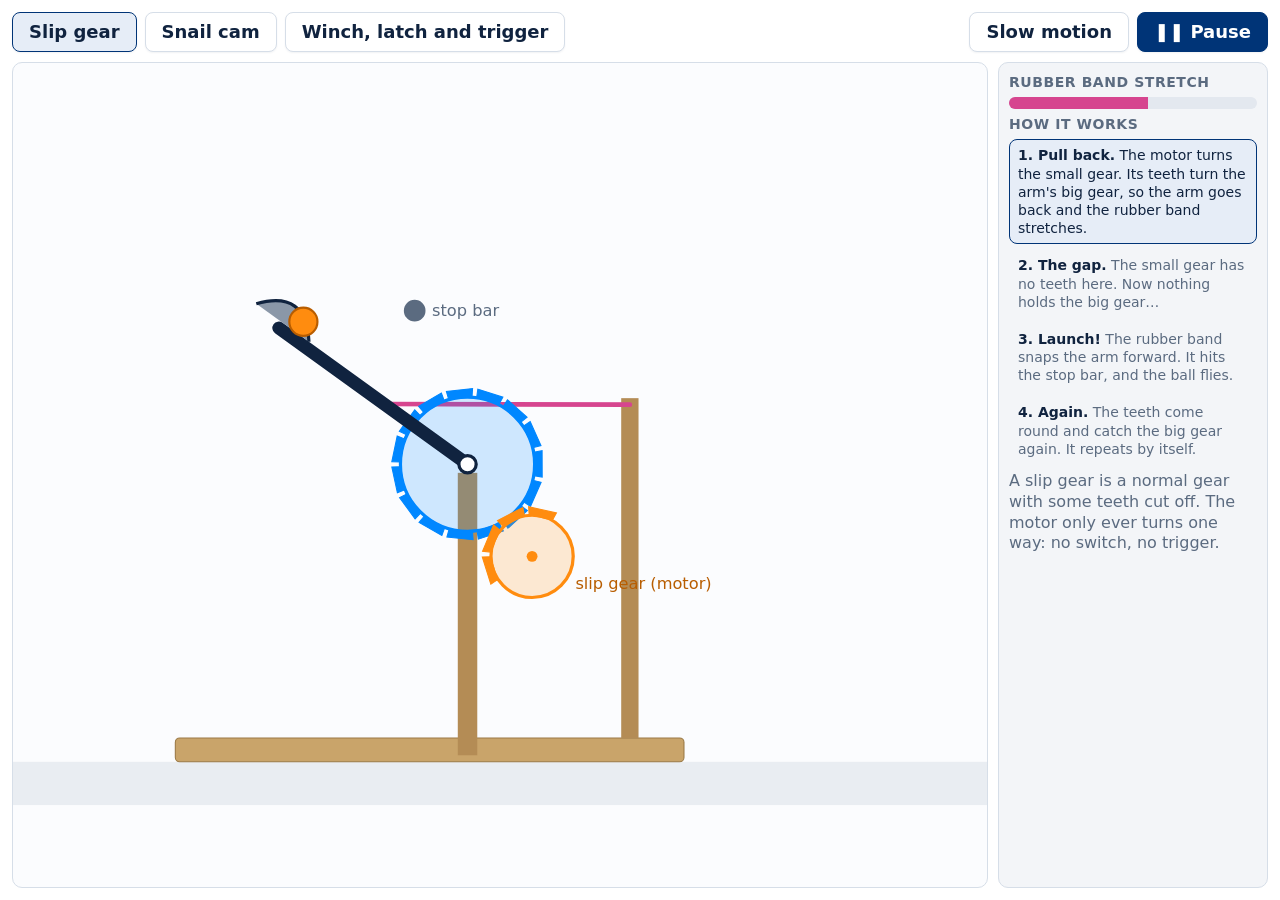
==== app/sims/catapult.html @ 20206569 "Add Simulators to the sidebar: robot lifts and catapults Copies of lifts.html, catapult.html and emb" ====
<!doctype html>
<html lang="en">
<head>
<meta charset="utf-8">
<meta name="viewport" content="width=device-width, initial-scale=1">
<title>Catapult mechanisms</title>
<link rel="stylesheet" href="embed.css">
<style>
  .main { flex: 1; min-height: 0; display: grid; grid-template-columns: 1fr 270px; gap: 10px; }
  svg { width: 100%; height: 100%; min-height: 0; border: 1px solid var(--line); border-radius: var(--r); background: #fbfcfe; }
  .panel { display: flex; flex-direction: column; gap: 6px; padding: 10px; overflow: auto; font-size: 14px; line-height: 1.3; }
  .steps { margin: 0; padding: 0; list-style: none; display: flex; flex-direction: column; gap: 5px; }
  .steps li { padding: 6px 8px; border-radius: var(--r-sm); border: 1px solid transparent; color: var(--muted); }
  .steps li b { color: var(--ink); }
  .steps li.now { border-color: var(--accent); background: #e6edf7; color: var(--ink); }
  .meter { height: 12px; border-radius: 6px; background: #e3e8ef; overflow: hidden; }
  .meter i { display: block; height: 100%; width: 0; background: #d6458f; }
</style>
</head>
<body>
  <div class="bar">
    <button data-mode="slip">Slip gear</button>
    <button data-mode="cam">Snail cam</button>
    <button data-mode="latch">Winch, latch and trigger</button>
    <span class="grow"></span>
    <button id="slow">Slow motion</button>
    <button class="primary" id="play">❚❚ Pause</button>
  </div>
  <div class="main">
    <svg id="svg" viewBox="0 0 900 600" aria-label="A catapult"></svg>
    <div class="panel box">
      <div class="label">Rubber band stretch</div>
      <div class="meter"><i id="meter"></i></div>
      <div class="label">How it works</div>
      <ol class="steps" id="steps"></ol>
      <div class="note" id="tip"></div>
    </div>
  </div>

<script>
  /*
    A rubber-band catapult, side view. The arm turns on a pivot P. A rubber band joins the arm to
    the top of the front post: pulling the arm back stretches it, and letting go lets it snap the
    arm forward until it hits the stop bar. The ball keeps going.

    Three ways to pull the arm back and let it go:
      slip   a motor turns a small gear with some teeth missing. Its teeth turn the arm's big gear
             (pulling the arm back) until the gap comes round: then nothing holds the arm.
      cam    a motor turns a snail-shaped cam. It pushes the arm's short tail, slowly pulling the
             arm back, then the tail falls off the cam's step.
      latch  wind a string onto a spool to pull the arm back, a latch hooks the arm, let the string
             go slack, then pull the trigger to open the latch.

    Angles: degrees, measured like in math (0° points forward, 90° up). The arm rests at REST
    (against the stop bar) and is fully pulled back at LOADED.
  */
  const NS = "http://www.w3.org/2000/svg", svg = document.getElementById("svg");
  const OX = 420, OY = 290;                        // where the pivot P is drawn
  const X = function (x) { return OX + x; }, Y = function (y) { return OY - y; };
  const REST = 115, LOADED = 190, ARM = 215, BAND_AT = 95, TAIL = 45;
  const ANCHOR = [150, 55];                        // top of the front post, where the band is tied
  const GROUND = -275;
  const rad = function (d) { return d * Math.PI / 180; };
  const pt = function (len, deg) { return [len * Math.cos(rad(deg)), len * Math.sin(rad(deg))]; };
  function el(tag, attrs, parent) { const e = document.createElementNS(NS, tag); for (const k in attrs) e.setAttribute(k, attrs[k]); (parent || svg).append(e); return e; }
  function set(e, attrs) { for (const k in attrs) e.setAttribute(k, attrs[k]); }

  const MODES = {
    slip: { steps: [
      "<b>1. Pull back.</b> The motor turns the small gear. Its teeth turn the arm's big gear, so the arm goes back and the rubber band stretches.",
      "<b>2. The gap.</b> The small gear has no teeth here. Now nothing holds the big gear…",
      "<b>3. Launch!</b> The rubber band snaps the arm forward. It hits the stop bar, and the ball flies.",
      "<b>4. Again.</b> The teeth come round and catch the big gear again. It repeats by itself.",
    ], tip: "A slip gear is a normal gear with some teeth cut off. The motor only ever turns one way: no switch, no trigger." },
    cam: { steps: [
      "<b>1. Push back.</b> The motor turns the snail cam. As it turns, it gets wider and pushes the arm's tail, so the arm goes back and the rubber band stretches.",
      "<b>2. The step.</b> The tail reaches the cam's step, where it suddenly gets narrow…",
      "<b>3. Launch!</b> The tail falls off the step. The rubber band snaps the arm forward and the ball flies.",
      "<b>4. Again.</b> The cam keeps turning until it reaches the tail again.",
    ], tip: "A snail cam turns round and round in one direction, like a slip gear. The step must be sharp, so the arm drops off cleanly." },
    latch: { steps: [
      "<b>1. Wind.</b> Turn the spool. The string pulls the arm back and stretches the rubber band.",
      "<b>2. Latch.</b> The latch swings in and hooks the arm.",
      "<b>3. Let go of the string.</b> The string goes slack. Only the latch holds the arm now.",
      "<b>4. Fire!</b> Pull the trigger: the latch swings away and the rubber band snaps the arm forward.",
    ], tip: "The latch lets you load first and fire later: aim, wait for the signal, then pull the trigger." },
  };

  /* ---- The drawing ---- */
  el("rect", { x: 0, y: Y(GROUND), width: 900, height: 40, fill: "#e9edf2" });
  el("rect", { x: X(-270), y: Y(GROUND + 22), width: 470, height: 22, rx: 4, fill: "#c9a46a", stroke: "#9b7a46" });   // the base board
  el("rect", { x: X(-9), y: Y(-8), width: 18, height: GROUND * -1 - 22 + 8, fill: "#b48c55" });                      // pivot post
  el("rect", { x: X(ANCHOR[0] - 8), y: Y(ANCHOR[1] + 6), width: 16, height: ANCHOR[1] + 6 - GROUND - 22, fill: "#b48c55" });   // front post
  const STOP = pt(150, REST - 6);
  const band = el("line", { stroke: "#d6458f", "stroke-width": 5, "stroke-linecap": "round" });
  const mech = el("g", {});        // the gears, cam or latch: redrawn each frame
  const arm = el("g", {});
  el("line", { x1: 0, y1: 0, x2: ARM, y2: 0, stroke: "#10233f", "stroke-width": 12, "stroke-linecap": "round" }, arm);
  const tail = el("line", { x1: 0, y1: 0, x2: -TAIL, y2: 0, stroke: "#10233f", "stroke-width": 12, "stroke-linecap": "round" }, arm);
  const roller = el("circle", { cx: -TAIL, cy: 0, r: 9, fill: "#fff", stroke: "#10233f", "stroke-width": 3 }, arm);
  el("path", { d: `M${ARM - 30} 6 q 30 38 60 0`, fill: "#8a97a8", stroke: "#10233f", "stroke-width": 3 }, arm);   // the cup, on the side the arm swings towards
  el("circle", { cx: 0, cy: 0, r: 8, fill: "#fff", stroke: "#10233f", "stroke-width": 3 });
  set(svg.lastChild, { cx: X(0), cy: Y(0) });
  el("circle", { cx: X(STOP[0]), cy: Y(STOP[1]), r: 10, fill: "#5b6b80" });                                         // stop bar (end on)
  el("text", { x: X(STOP[0]) + 16, y: Y(STOP[1]) + 5, "font-size": 15, fill: "#5b6b80" }).textContent = "stop bar";
  const ball = el("circle", { r: 13, fill: "#ff8c0f", stroke: "#b85d00", "stroke-width": 2 });
  const trail = el("polyline", { fill: "none", stroke: "#ff8c0f", "stroke-width": 2, "stroke-dasharray": "4 6", opacity: 0.8 });

  /* ---- State ---- */
  let mode = "slip", phi = REST, omega = 0, free = false, motor = 0, clock = 0, slow = false, playing = true;
  let flying = null, trailPts = [], step = 0, releasedAt = -9;

  function bandStretch(a) {   // how much longer than at rest the rubber band is (0 to 1)
    const at = function (d) { const p = pt(BAND_AT, d); return Math.hypot(p[0] - ANCHOR[0], p[1] - ANCHOR[1]); };
    return Math.max(0, (at(a) - at(REST)) / (at(LOADED) - at(REST)));
  }

  /* ---- Each mechanism: given the motor (or the clock), how far back is the arm held? ---- */
  // Slip gear: the big gear is on the arm; the small gear (on the motor) turns RATIO times as far.
  // Its teeth cover just enough to pull the arm all the way back: RATIO × (LOADED − REST); the rest
  // of it is the gap.
  const BIG = 62, SMALL = 38, RATIO = BIG / SMALL, SG = pt(BIG + SMALL + 4, -55), TEETH = RATIO * (LOADED - REST);
  function slipHold() {
    const m = ((motor % 360) + 360) % 360;
    step = m < TEETH ? 0 : !free ? 1 : clock - releasedAt < 1.4 ? 2 : 3;
    return m < TEETH ? REST + m / RATIO : null;   // null: nothing holds the arm
  }
  // Snail cam: centre C; its radius grows from R0 to R1 as it turns, then drops at the step.
  const C = [-5, -88];
  const tailAt = function (a) { return pt(TAIL, a + 180); };
  const dist = function (a) { const t = tailAt(a); return Math.hypot(t[0] - C[0], t[1] - C[1]); };
  const R1 = dist(LOADED), R0 = dist(REST) - 14;
  function camRadius(worldDeg) { const u = (((worldDeg - camTurn) % 360) + 360) % 360; return R0 + (R1 - R0) * u / 360; }
  let camTurn = 0;
  function camHold() {
    camTurn = -motor;   // the cam turns clockwise
    const f = function (a) { const t = tailAt(a); return camRadius(Math.atan2(t[1] - C[1], t[0] - C[0]) * 180 / Math.PI) - dist(a); };
    if (f(REST) <= 0) { step = clock - releasedAt < 1.4 ? 2 : 3; return null; }
    let lo = REST, hi = LOADED;
    if (f(hi) > 0) return LOADED;
    for (let i = 0; i < 30; i++) { const mid = (lo + hi) / 2; if (f(mid) > 0) lo = mid; else hi = mid; }
    step = lo > LOADED - 6 ? 1 : 0;
    return lo;
  }
  // Winch, latch and trigger: a 7-second routine
  const SPOOL = [-235, -205], LATCH = [-150, -150];
  let latchAngle = 200, slack = 0;
  function latchHold() {
    const c = clock % 7.5;
    if (c < 3) { step = 0; latchAngle = 200; slack = 0; return REST + (LOADED - REST) * (c / 3); }
    if (c < 3.6) { step = 1; latchAngle = 200 - 110 * (c - 3) / 0.6; slack = 0; return LOADED; }
    if (c < 4.8) { step = 2; latchAngle = 90; slack = Math.min(1, (c - 3.6) / 0.8); return LOADED; }
    step = 3; slack = 1;
    latchAngle = c < 5.2 ? 90 + 110 * (c - 4.8) / 0.4 : 200;
    return c < 5.0 ? LOADED : null;
  }

  /* ---- Drawing the mechanism ---- */
  function gear(cx, cy, r, turn, teethFrom, teethTo, color) {
    const n = Math.round(r / 4.2), parts = [];
    for (let i = 0; i < n; i++) {
      const a = 360 * i / n;
      const rel = ((a % 360) + 360) % 360;
      if (rel < teethFrom || rel >= teethTo) continue;
      const w = 360 / n / 2.4, a1 = rad(a + turn - w), a2 = rad(a + turn + w);
      parts.push(`M${cx + r * Math.cos(a1)} ${cy - r * Math.sin(a1)} L${cx + (r + 8) * Math.cos(a1)} ${cy - (r + 8) * Math.sin(a1)} L${cx + (r + 8) * Math.cos(a2)} ${cy - (r + 8) * Math.sin(a2)} L${cx + r * Math.cos(a2)} ${cy - r * Math.sin(a2)}`);
    }
    el("circle", { cx: cx, cy: cy, r: r, fill: color, "fill-opacity": 0.18, stroke: color, "stroke-width": 3 }, mech);
    el("path", { d: parts.join(" "), fill: color, stroke: color, "stroke-width": 1 }, mech);
    el("circle", { cx: cx, cy: cy, r: 5, fill: color }, mech);
  }
  function drawMech() {
    mech.textContent = "";
    if (mode === "slip") {
      gear(X(0), Y(0), BIG, phi, 0, 360, "#0087ff");
      const m = ((motor % 360) + 360) % 360;
      // the small gear: its teeth are where the gears meet while it pulls; then its gap comes round
      gear(X(SG[0]), Y(SG[1]), SMALL, 125 - m, 0, TEETH, "#ff8c0f");
      el("text", { x: X(SG[0]) + 40, y: Y(SG[1]) + 30, "font-size": 15, fill: "#b85d00" }, mech).textContent = "slip gear (motor)";
    }
    if (mode === "cam") {
      const pts = [];
      for (let u = 0; u <= 360; u += 4) { const r = R0 + (R1 - R0) * u / 360, a = rad(u + camTurn); pts.push(`${X(C[0] + r * Math.cos(a))},${Y(C[1] + r * Math.sin(a))}`); }
      el("polygon", { points: pts.join(" "), fill: "#2e9e4f", "fill-opacity": 0.2, stroke: "#2e9e4f", "stroke-width": 3 }, mech);
      el("circle", { cx: X(C[0]), cy: Y(C[1]), r: 6, fill: "#2e9e4f" }, mech);
      el("text", { x: X(C[0]) - 150, y: Y(C[1]) + 6, "font-size": 15, fill: "#1f6b38" }, mech).textContent = "snail cam (motor)";
    }
    if (mode === "latch") {
      // spool and string
      el("circle", { cx: X(SPOOL[0]), cy: Y(SPOOL[1]), r: 20, fill: "#fff", stroke: "#7b4fc9", "stroke-width": 3 }, mech);
      const h = pt(14, -clock * 240);
      el("line", { x1: X(SPOOL[0]), y1: Y(SPOOL[1]), x2: X(SPOOL[0] + h[0]), y2: Y(SPOOL[1] + h[1]), stroke: "#7b4fc9", "stroke-width": 4 }, mech);
      const hook = pt(150, phi);
      const mx = (SPOOL[0] + hook[0]) / 2, my = (SPOOL[1] + hook[1]) / 2 - slack * 70;
      el("path", { d: `M${X(SPOOL[0])} ${Y(SPOOL[1])} Q ${X(mx)} ${Y(my)} ${X(hook[0])} ${Y(hook[1])}`, fill: "none", stroke: "#7b4fc9", "stroke-width": 2.5 }, mech);
      el("text", { x: X(SPOOL[0]) - 30, y: Y(SPOOL[1]) + 40, "font-size": 15, fill: "#5a3a99" }, mech).textContent = "winch";
      // latch: a hooked bar on a pivot; trigger string to the back
      const tip = pt(130, latchAngle);   // long enough that, standing up, its hook goes over the pulled-back arm
      el("line", { x1: X(LATCH[0]), y1: Y(LATCH[1]), x2: X(LATCH[0] + tip[0]), y2: Y(LATCH[1] + tip[1]), stroke: "#c23b3b", "stroke-width": 9, "stroke-linecap": "round" }, mech);
      const hk = pt(16, latchAngle - 90);
      el("line", { x1: X(LATCH[0] + tip[0]), y1: Y(LATCH[1] + tip[1]), x2: X(LATCH[0] + tip[0] + hk[0]), y2: Y(LATCH[1] + tip[1] + hk[1]), stroke: "#c23b3b", "stroke-width": 7, "stroke-linecap": "round" }, mech);
      el("circle", { cx: X(LATCH[0]), cy: Y(LATCH[1]), r: 6, fill: "#c23b3b" }, mech);
      el("line", { x1: X(LATCH[0]), y1: Y(LATCH[1]), x2: X(-330), y2: Y(-120), stroke: "#c23b3b", "stroke-width": 2, "stroke-dasharray": "5 4" }, mech);
      el("text", { x: X(-345), y: Y(-105), "font-size": 15, fill: "#c23b3b" }, mech).textContent = step === 3 ? "pull! ←" : "trigger";
      el("text", { x: X(LATCH[0]) + 12, y: Y(LATCH[1]) + 24, "font-size": 15, fill: "#c23b3b" }, mech).textContent = "latch";
    }
  }

  /* ---- Moving ---- */
  let last = performance.now();
  function frame(now) {
    let dt = Math.min(0.05, (now - last) / 1000); last = now;
    if (!playing) dt = 0;
    if (slow) dt *= 0.2;
    clock += dt;
    motor += dt * (mode === "slip" ? 75 : 55);   // degrees the motor turns each second
    const hold = mode === "slip" ? slipHold() : mode === "cam" ? camHold() : latchHold();
    if (hold !== null && (!free || hold >= phi - 0.5)) {   // the mechanism holds the arm (it's pulling it back)
      phi = hold; omega = 0; free = false;
    } else if (dt > 0) {                                     // free: the rubber band pulls it forward
      if (!free) releasedAt = clock;
      free = true;
      omega -= dt * (900 + 4200 * bandStretch(phi));        // degrees per second, faster the more it's stretched
      phi += omega * dt;
      if (phi <= REST) {                                     // it hits the stop bar: the ball flies
        if (!flying && omega < -150) {
          const tipR = ARM - 15, a = rad(REST), speed = -omega * Math.PI / 180 * tipR * 0.3;
          const side = pt(18, REST - 90);
          flying = { x: tipR * Math.cos(a) + side[0], y: tipR * Math.sin(a) + side[1], vx: speed * Math.sin(a), vy: -speed * Math.cos(a) };
          trailPts = [];
        }
        phi = REST; omega = 0;
      }
    }
    if (flying && dt > 0) {
      flying.vy -= 980 * dt; flying.x += flying.vx * dt; flying.y += flying.vy * dt;
      trailPts.push(`${X(flying.x)},${Y(flying.y)}`);
      if (flying.y < GROUND + 13) { flying.y = GROUND + 13; flying.vx = 0; flying.vy = 0; }
    }
    // the ball goes back in the cup when the arm is pulled back again
    if (flying && !free && phi > REST + 20) { flying = null; trailPts = []; }

    set(arm, { transform: `translate(${X(0)} ${Y(0)}) rotate(${-phi})` });
    const showTail = mode === "cam";
    tail.style.display = roller.style.display = showTail ? "" : "none";
    const b = pt(BAND_AT, phi), s = bandStretch(phi);
    set(band, { x1: X(ANCHOR[0]), y1: Y(ANCHOR[1]), x2: X(b[0]), y2: Y(b[1]), "stroke-width": 6 - 3 * s });
    if (flying) set(ball, { cx: X(flying.x), cy: Y(flying.y) });
    else { const c = pt(ARM - 15, phi), side = pt(18, phi - 90); set(ball, { cx: X(c[0] + side[0]), cy: Y(c[1] + side[1]) }); }
    set(trail, { points: trailPts.join(" ") });
    document.getElementById("meter").style.width = Math.round(s * 100) + "%";
    drawMech();
    document.querySelectorAll("#steps li").forEach(function (li, i) { li.classList.toggle("now", i === step); });
    requestAnimationFrame(frame);
  }

  function setMode(m) {
    mode = m; motor = 0; clock = 0; phi = REST; omega = 0; free = false; flying = null; trailPts = []; step = 0;
    document.querySelectorAll("[data-mode]").forEach(function (b) { b.classList.toggle("on", b.dataset.mode === m); });
    document.getElementById("steps").innerHTML = MODES[m].steps.map(function (s) { return "<li>" + s + "</li>"; }).join("");
    document.getElementById("tip").textContent = MODES[m].tip;
  }
  document.querySelectorAll("[data-mode]").forEach(function (b) { b.onclick = function () { setMode(b.dataset.mode); }; });
  const slowBtn = document.getElementById("slow"), play = document.getElementById("play");
  slowBtn.onclick = function () { slow = !slow; slowBtn.classList.toggle("on", slow); };
  play.onclick = function () { playing = !playing; play.textContent = playing ? "❚❚ Pause" : "▶ Play"; };
  setMode(new URLSearchParams(location.search).get("mode") || "slip");
  requestAnimationFrame(frame);
</script>
</body>
</html>
---- app/sims/embed.css ----
/* Shared look for the STEM unit's interactive pages (they're shown on slides in a frame).
   The same colors and corners as Chalkline's tools (_extensions/classroom/ui/ui.css). */
:root {
  --ink: #10233f; --muted: #5b6b80; --line: #d6dee8; --soft: #f3f5f8; --surface: #fff;
  --accent: #003477; --accent-hover: #0a4389; --focus: #0087ff; --ok: #23824a; --bad: #c23b3b;
  --r-sm: 8px; --r: 10px;
}
* { box-sizing: border-box; }
html, body { height: 100%; margin: 0; }
body {
  display: flex; flex-direction: column; gap: 10px; padding: 12px;
  background: var(--surface); color: var(--ink);
  font: 18px/1.35 "Source Sans 3", "Source Sans Pro", system-ui, sans-serif;
}
button {
  display: inline-flex; align-items: center; justify-content: center; gap: 6px; min-height: 40px; padding: 0 16px;
  border: 1px solid var(--line); border-radius: var(--r-sm); background: var(--surface); color: var(--ink);
  font: inherit; font-weight: 600; cursor: pointer; box-shadow: 0 1px 2px rgba(16, 35, 63, 0.06);
}
button:hover { background: var(--soft); }
button.primary { border-color: var(--accent); background: var(--accent); color: #fff; }
button.primary:hover { background: var(--accent-hover); }
button.on { border-color: var(--accent); background: #e6edf7; }
.bar { display: flex; flex-wrap: wrap; align-items: center; gap: 8px; }
.bar .grow { flex: 1; }
.label { color: var(--muted); font-size: 14px; font-weight: 700; letter-spacing: 0.04em; text-transform: uppercase; }
.box { border: 1px solid var(--line); border-radius: var(--r); background: var(--soft); }
.note { color: var(--muted); font-size: 16px; }
input[type=range] { accent-color: var(--accent); }

/* Added in the VEX IQ Vocab copy (not in the Chalkline original): on phones, stack the picture above the panel. */
@media (max-width: 700px) {
  html, body { height: auto; }
  body { padding: 8px; font-size: 16px; }
  body .main { display: flex; flex-direction: column; }
  body .main svg { flex: none; width: 100%; height: auto; aspect-ratio: 3 / 2; }
  body .panel { overflow: visible; }
}
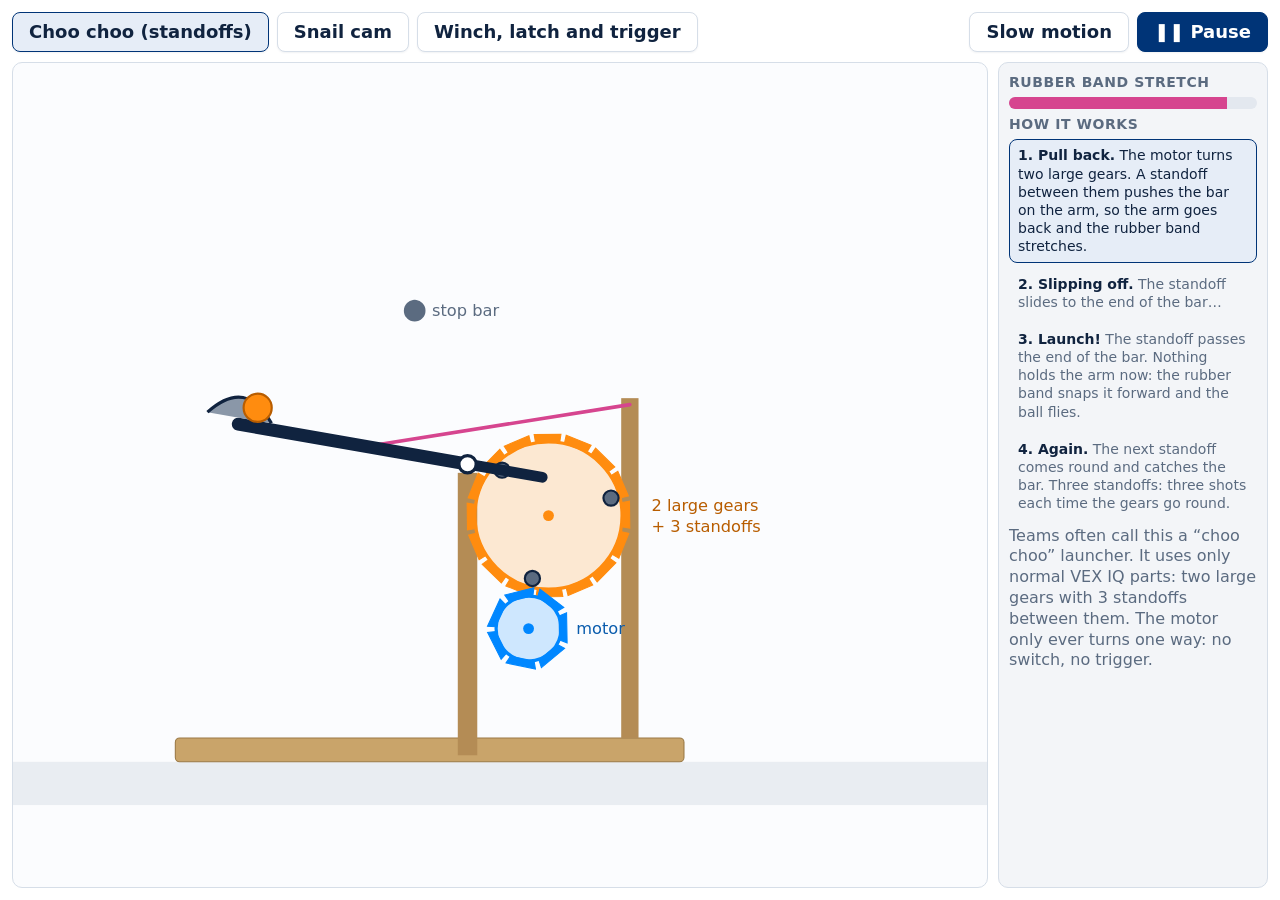
==== commit 76caab79: "Catapult simulator: replace the slip gear with a choo choo launcher VEX IQ has no slip gear and part" ====
--- a/app/sims/catapult.html
+++ b/app/sims/catapult.html
@@ -19,7 +19,7 @@
 </head>
 <body>
   <div class="bar">
-    <button data-mode="slip">Slip gear</button>
+    <button data-mode="choo">Choo choo (standoffs)</button>
     <button data-mode="cam">Snail cam</button>
     <button data-mode="latch">Winch, latch and trigger</button>
     <span class="grow"></span>
@@ -44,8 +44,9 @@
     arm forward until it hits the stop bar. The ball keeps going.
 
     Three ways to pull the arm back and let it go:
-      slip   a motor turns a small gear with some teeth missing. Its teeth turn the arm's big gear
-             (pulling the arm back) until the gap comes round: then nothing holds the arm.
+      choo   ("choo choo") a motor turns two large gears with 3 standoffs between them. A standoff
+             pushes a bar on the arm (pulling the arm back) until it slides past the bar's end: then
+             nothing holds the arm. (VEX IQ parts can't be cut, so there's no slip gear.)
       cam    a motor turns a snail-shaped cam. It pushes the arm's short tail, slowly pulling the
              arm back, then the tail falls off the cam's step.
       latch  wind a string onto a spool to pull the arm back, a latch hooks the arm, let the string
@@ -66,18 +67,18 @@
   function set(e, attrs) { for (const k in attrs) e.setAttribute(k, attrs[k]); }
 
   const MODES = {
-    slip: { steps: [
-      "<b>1. Pull back.</b> The motor turns the small gear. Its teeth turn the arm's big gear, so the arm goes back and the rubber band stretches.",
-      "<b>2. The gap.</b> The small gear has no teeth here. Now nothing holds the big gear…",
-      "<b>3. Launch!</b> The rubber band snaps the arm forward. It hits the stop bar, and the ball flies.",
-      "<b>4. Again.</b> The teeth come round and catch the big gear again. It repeats by itself.",
-    ], tip: "A slip gear is a normal gear with some teeth cut off. The motor only ever turns one way: no switch, no trigger." },
+    choo: { steps: [
+      "<b>1. Pull back.</b> The motor turns two large gears. A standoff between them pushes the bar on the arm, so the arm goes back and the rubber band stretches.",
+      "<b>2. Slipping off.</b> The standoff slides to the end of the bar…",
+      "<b>3. Launch!</b> The standoff passes the end of the bar. Nothing holds the arm now: the rubber band snaps it forward and the ball flies.",
+      "<b>4. Again.</b> The next standoff comes round and catches the bar. Three standoffs: three shots each time the gears go round.",
+    ], tip: "Teams often call this a “choo choo” launcher. It uses only normal VEX IQ parts: two large gears with 3 standoffs between them. The motor only ever turns one way: no switch, no trigger." },
     cam: { steps: [
       "<b>1. Push back.</b> The motor turns the snail cam. As it turns, it gets wider and pushes the arm's tail, so the arm goes back and the rubber band stretches.",
       "<b>2. The step.</b> The tail reaches the cam's step, where it suddenly gets narrow…",
       "<b>3. Launch!</b> The tail falls off the step. The rubber band snaps the arm forward and the ball flies.",
       "<b>4. Again.</b> The cam keeps turning until it reaches the tail again.",
-    ], tip: "A snail cam turns round and round in one direction, like a slip gear. The step must be sharp, so the arm drops off cleanly." },
+    ], tip: "A snail cam turns round and round in one direction, like the choo choo. The step must be sharp, so the arm drops off cleanly." },
     latch: { steps: [
       "<b>1. Wind.</b> Turn the spool. The string pulls the arm back and stretches the rubber band.",
       "<b>2. Latch.</b> The latch swings in and hooks the arm.",
@@ -107,7 +108,7 @@
   const trail = el("polyline", { fill: "none", stroke: "#ff8c0f", "stroke-width": 2, "stroke-dasharray": "4 6", opacity: 0.8 });
 
   /* ---- State ---- */
-  let mode = "slip", phi = REST, omega = 0, free = false, motor = 0, clock = 0, slow = false, playing = true;
+  let mode = "choo", phi = REST, omega = 0, free = false, motor = 0, clock = 0, slow = false, playing = true;
   let flying = null, trailPts = [], step = 0, releasedAt = -9;
 
   function bandStretch(a) {   // how much longer than at rest the rubber band is (0 to 1)
@@ -116,14 +117,26 @@
   }
 
   /* ---- Each mechanism: given the motor (or the clock), how far back is the arm held? ---- */
-  // Slip gear: the big gear is on the arm; the small gear (on the motor) turns RATIO times as far.
-  // Its teeth cover just enough to pull the arm all the way back: RATIO × (LOADED − REST); the rest
-  // of it is the gap.
-  const BIG = 62, SMALL = 38, RATIO = BIG / SMALL, SG = pt(BIG + SMALL + 4, -55), TEETH = RATIO * (LOADED - REST);
-  function slipHold() {
-    const m = ((motor % 360) + 360) % 360;
-    step = m < TEETH ? 0 : !free ? 1 : clock - releasedAt < 1.4 ? 2 : 3;
-    return m < TEETH ? REST + m / RATIO : null;   // null: nothing holds the arm
+  // Choo choo: a bar on the arm, LEVER long, points the other way from the arm. The gears (centre CG)
+  // turn clockwise; their standoffs (on a circle of radius CR) cross the bar's reach from below the
+  // resting bar (arm at REST) to the bar's end when the arm is at LOADED. A standoff inside the reach
+  // and in the bar's path holds the bar at its own angle; once it passes the end, the arm is free.
+  const CG = [74.8, -47.5], CR = 60, LEVER = 70, CGEAR = 68, DRIVE = 30, DG = pt(CGEAR + DRIVE + 8, -100);
+  let chooTurn = 0, chooHeld = false, chooFired = -9;
+  const standoff = function (k) { return pt(CR, chooTurn + 120 * k).map(function (v, i) { return v + CG[i]; }); };
+  function chooHold() {
+    chooTurn = 200 - motor;   // clockwise; standoff 0 starts just outside the bar's reach
+    let hold = null;
+    for (let k = 0; k < 3; k++) {
+      const S = standoff(k);
+      if (Math.hypot(S[0], S[1]) > LEVER) continue;   // past the end of the bar
+      const p = ((Math.atan2(S[1], S[0]) * 180 / Math.PI - 180) % 360 + 360) % 360;   // the arm angle that puts the bar on it
+      if (p >= REST && p <= LOADED + 15) hold = hold === null ? p : Math.max(hold, p);
+    }
+    if (chooHeld && hold === null) chooFired = clock;
+    chooHeld = hold !== null;
+    step = hold !== null ? (hold > LOADED - 8 ? 1 : 0) : clock - chooFired < 0.8 ? 2 : clock < 0.8 ? 0 : 3;
+    return hold;   // null: nothing holds the arm
   }
   // Snail cam: centre C; its radius grows from R0 to R1 as it turns, then drops at the step.
   const C = [-5, -88];
@@ -171,12 +184,16 @@
   }
   function drawMech() {
     mech.textContent = "";
-    if (mode === "slip") {
-      gear(X(0), Y(0), BIG, phi, 0, 360, "#0087ff");
-      const m = ((motor % 360) + 360) % 360;
-      // the small gear: its teeth are where the gears meet while it pulls; then its gap comes round
-      gear(X(SG[0]), Y(SG[1]), SMALL, 125 - m, 0, TEETH, "#ff8c0f");
-      el("text", { x: X(SG[0]) + 40, y: Y(SG[1]) + 30, "font-size": 15, fill: "#b85d00" }, mech).textContent = "slip gear (motor)";
+    if (mode === "choo") {
+      // side view: the two large gears are one behind the other, so they look like one gear
+      gear(X(CG[0]), Y(CG[1]), CGEAR, chooTurn, 0, 360, "#ff8c0f");
+      gear(X(CG[0] + DG[0]), Y(CG[1] + DG[1]), DRIVE, -chooTurn * CGEAR / DRIVE, 0, 360, "#0087ff");
+      for (let k = 0; k < 3; k++) { const S = standoff(k); el("circle", { cx: X(S[0]), cy: Y(S[1]), r: 7, fill: "#5b6b80", stroke: "#10233f", "stroke-width": 2 }, mech); }
+      el("text", { x: X(170), y: Y(CG[1]) - 4, "font-size": 15, fill: "#b85d00" }, mech).textContent = "2 large gears";
+      el("text", { x: X(170), y: Y(CG[1]) + 15, "font-size": 15, fill: "#b85d00" }, mech).textContent = "+ 3 standoffs";
+      el("text", { x: X(CG[0] + DG[0] + DRIVE + 14), y: Y(CG[1] + DG[1]) + 5, "font-size": 15, fill: "#0a5cad" }, mech).textContent = "motor";
+      const e = pt(LEVER, phi + 180);   // the bar on the arm, drawn over the gears
+      el("line", { x1: X(0), y1: Y(0), x2: X(e[0]), y2: Y(e[1]), stroke: "#10233f", "stroke-width": 10, "stroke-linecap": "round" }, mech);
     }
     if (mode === "cam") {
       const pts = [];
@@ -213,8 +230,8 @@
     if (!playing) dt = 0;
     if (slow) dt *= 0.2;
     clock += dt;
-    motor += dt * (mode === "slip" ? 75 : 55);   // degrees the motor turns each second
-    const hold = mode === "slip" ? slipHold() : mode === "cam" ? camHold() : latchHold();
+    motor += dt * (mode === "choo" ? 50 : 55);   // degrees the motor turns each second
+    const hold = mode === "choo" ? chooHold() : mode === "cam" ? camHold() : latchHold();
     if (hold !== null && (!free || hold >= phi - 0.5)) {   // the mechanism holds the arm (it's pulling it back)
       phi = hold; omega = 0; free = false;
     } else if (dt > 0) {                                     // free: the rubber band pulls it forward
@@ -255,7 +272,7 @@
   }
 
   function setMode(m) {
-    mode = m; motor = 0; clock = 0; phi = REST; omega = 0; free = false; flying = null; trailPts = []; step = 0;
+    mode = m; motor = 0; clock = 0; chooHeld = false; chooFired = -9; phi = REST; omega = 0; free = false; flying = null; trailPts = []; step = 0;
     document.querySelectorAll("[data-mode]").forEach(function (b) { b.classList.toggle("on", b.dataset.mode === m); });
     document.getElementById("steps").innerHTML = MODES[m].steps.map(function (s) { return "<li>" + s + "</li>"; }).join("");
     document.getElementById("tip").textContent = MODES[m].tip;
@@ -264,7 +281,7 @@
   const slowBtn = document.getElementById("slow"), play = document.getElementById("play");
   slowBtn.onclick = function () { slow = !slow; slowBtn.classList.toggle("on", slow); };
   play.onclick = function () { playing = !playing; play.textContent = playing ? "❚❚ Pause" : "▶ Play"; };
-  setMode(new URLSearchParams(location.search).get("mode") || "slip");
+  setMode(new URLSearchParams(location.search).get("mode") || "choo");
   requestAnimationFrame(frame);
 </script>
 </body>
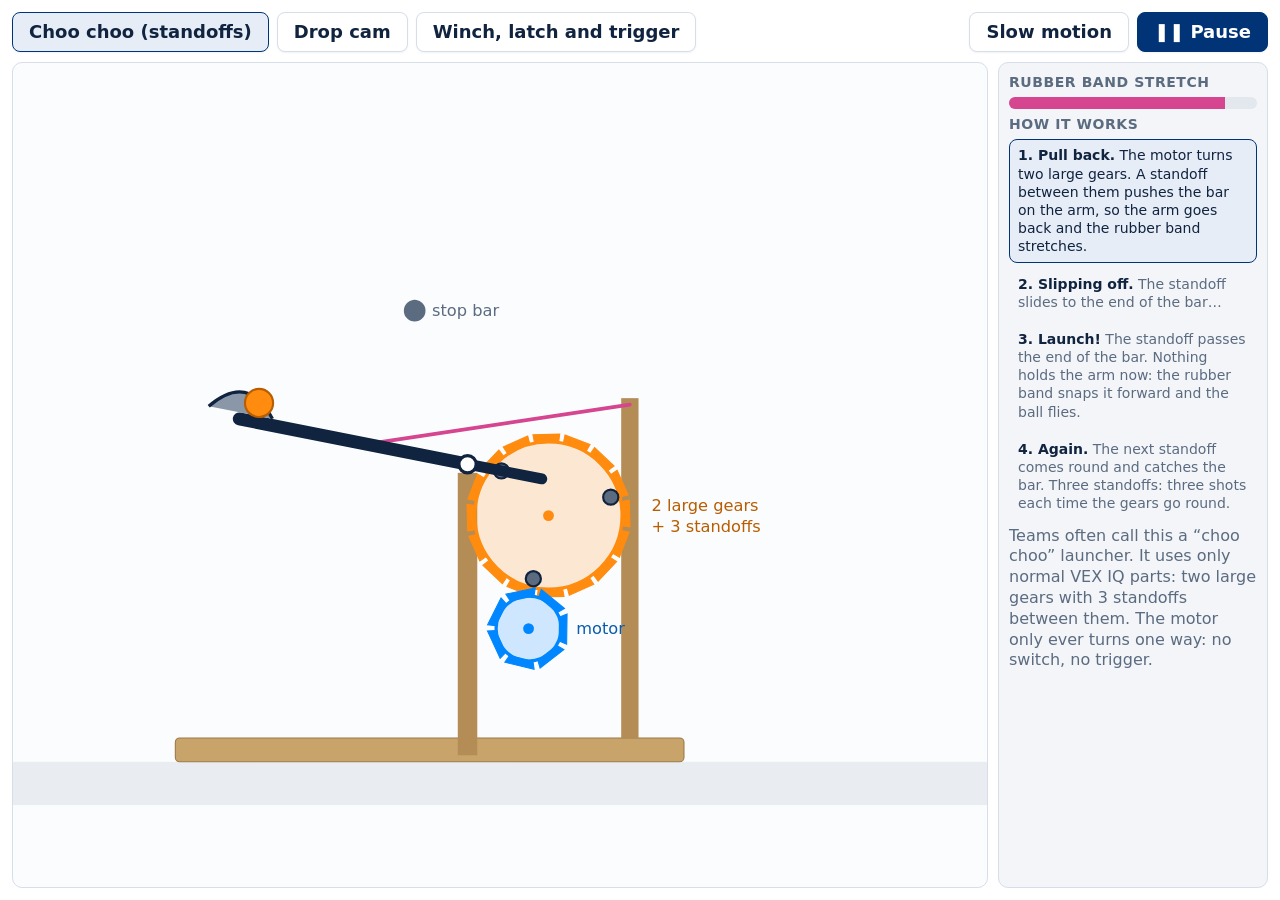
==== commit 6d8a5ce7: "Use VEX's name: "Drop cam" in the catapult simulator; "snail cam" as an aka VEX calls the part a dro" ====
--- a/app/sims/catapult.html
+++ b/app/sims/catapult.html
@@ -20,7 +20,7 @@
 <body>
   <div class="bar">
     <button data-mode="choo">Choo choo (standoffs)</button>
-    <button data-mode="cam">Snail cam</button>
+    <button data-mode="cam">Drop cam</button>
     <button data-mode="latch">Winch, latch and trigger</button>
     <span class="grow"></span>
     <button id="slow">Slow motion</button>
@@ -47,7 +47,7 @@
       choo   ("choo choo") a motor turns two large gears with 3 standoffs between them. A standoff
              pushes a bar on the arm (pulling the arm back) until it slides past the bar's end: then
              nothing holds the arm. (VEX IQ parts can't be cut, so there's no slip gear.)
-      cam    a motor turns a snail-shaped cam. It pushes the arm's short tail, slowly pulling the
+      cam    a motor turns a drop cam (snail-shaped; VEX calls it a drop cam). It pushes the arm's short tail, slowly pulling the
              arm back, then the tail falls off the cam's step.
       latch  wind a string onto a spool to pull the arm back, a latch hooks the arm, let the string
              go slack, then pull the trigger to open the latch.
@@ -74,11 +74,11 @@
       "<b>4. Again.</b> The next standoff comes round and catches the bar. Three standoffs: three shots each time the gears go round.",
     ], tip: "Teams often call this a “choo choo” launcher. It uses only normal VEX IQ parts: two large gears with 3 standoffs between them. The motor only ever turns one way: no switch, no trigger." },
     cam: { steps: [
-      "<b>1. Push back.</b> The motor turns the snail cam. As it turns, it gets wider and pushes the arm's tail, so the arm goes back and the rubber band stretches.",
+      "<b>1. Push back.</b> The motor turns the drop cam. As it turns, it gets wider and pushes the arm's tail, so the arm goes back and the rubber band stretches.",
       "<b>2. The step.</b> The tail reaches the cam's step, where it suddenly gets narrow…",
       "<b>3. Launch!</b> The tail falls off the step. The rubber band snaps the arm forward and the ball flies.",
       "<b>4. Again.</b> The cam keeps turning until it reaches the tail again.",
-    ], tip: "A snail cam turns round and round in one direction, like the choo choo. The step must be sharp, so the arm drops off cleanly." },
+    ], tip: "A drop cam (also called a snail cam, from its shape) turns round and round in one direction, like the choo choo. The step must be sharp, so the arm drops off cleanly." },
     latch: { steps: [
       "<b>1. Wind.</b> Turn the spool. The string pulls the arm back and stretches the rubber band.",
       "<b>2. Latch.</b> The latch swings in and hooks the arm.",
@@ -138,7 +138,7 @@
     step = hold !== null ? (hold > LOADED - 8 ? 1 : 0) : clock - chooFired < 0.8 ? 2 : clock < 0.8 ? 0 : 3;
     return hold;   // null: nothing holds the arm
   }
-  // Snail cam: centre C; its radius grows from R0 to R1 as it turns, then drops at the step.
+  // Drop cam: centre C; its radius grows from R0 to R1 as it turns, then drops at the step.
   const C = [-5, -88];
   const tailAt = function (a) { return pt(TAIL, a + 180); };
   const dist = function (a) { const t = tailAt(a); return Math.hypot(t[0] - C[0], t[1] - C[1]); };
@@ -200,7 +200,7 @@
       for (let u = 0; u <= 360; u += 4) { const r = R0 + (R1 - R0) * u / 360, a = rad(u + camTurn); pts.push(`${X(C[0] + r * Math.cos(a))},${Y(C[1] + r * Math.sin(a))}`); }
       el("polygon", { points: pts.join(" "), fill: "#2e9e4f", "fill-opacity": 0.2, stroke: "#2e9e4f", "stroke-width": 3 }, mech);
       el("circle", { cx: X(C[0]), cy: Y(C[1]), r: 6, fill: "#2e9e4f" }, mech);
-      el("text", { x: X(C[0]) - 150, y: Y(C[1]) + 6, "font-size": 15, fill: "#1f6b38" }, mech).textContent = "snail cam (motor)";
+      el("text", { x: X(C[0]) - 150, y: Y(C[1]) + 6, "font-size": 15, fill: "#1f6b38" }, mech).textContent = "drop cam (motor)";
     }
     if (mode === "latch") {
       // spool and string
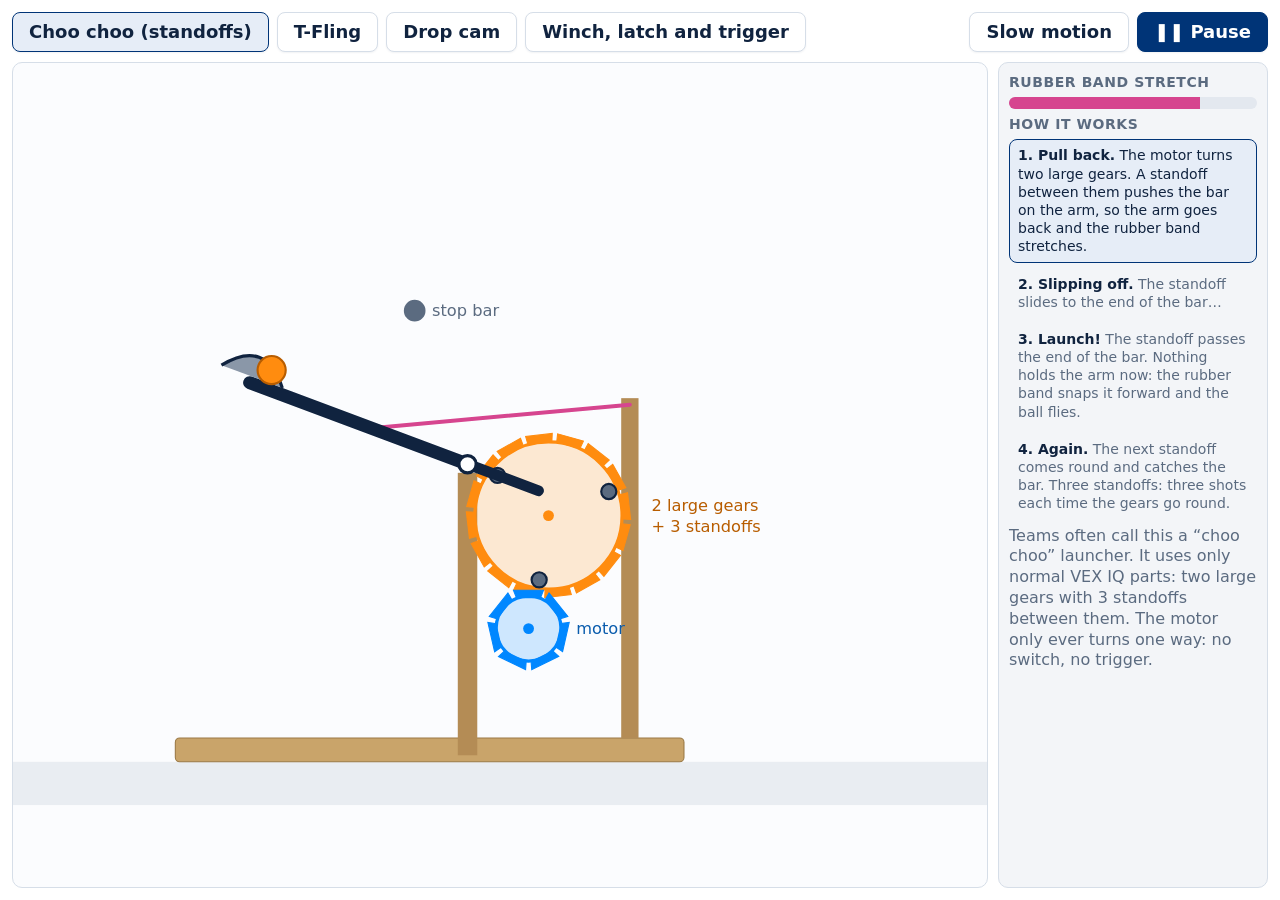
==== commit d9664b4c: "Catapult simulator: add a T-Fling (draft, on a branch) Drawn from VEX's written description of Fling" ====
--- a/app/sims/catapult.html
+++ b/app/sims/catapult.html
@@ -20,6 +20,7 @@
 <body>
   <div class="bar">
     <button data-mode="choo">Choo choo (standoffs)</button>
+    <button data-mode="tfling">T-Fling</button>
     <button data-mode="cam">Drop cam</button>
     <button data-mode="latch">Winch, latch and trigger</button>
     <span class="grow"></span>
@@ -47,6 +48,10 @@
       choo   ("choo choo") a motor turns two large gears with 3 standoffs between them. A standoff
              pushes a bar on the arm (pulling the arm back) until it slides past the bar's end: then
              nothing holds the arm. (VEX IQ parts can't be cut, so there's no slip gear.)
+      tfling a motor turns two 60-tooth gears. A pin on them is a crank: it pulls a two-piece
+             tensioning arm, which pulls the catapult arm down. Just past the over-center point (the
+             pin on the far side of the gears) the tensioning arm lets go. From VEX's description of
+             Fling, the 2021-22 Hero Bot; not checked against photos yet.
       cam    a motor turns a drop cam (snail-shaped; VEX calls it a drop cam). It pushes the arm's short tail, slowly pulling the
              arm back, then the tail falls off the cam's step.
       latch  wind a string onto a spool to pull the arm back, a latch hooks the arm, let the string
@@ -73,6 +78,12 @@
       "<b>3. Launch!</b> The standoff passes the end of the bar. Nothing holds the arm now: the rubber band snaps it forward and the ball flies.",
       "<b>4. Again.</b> The next standoff comes round and catches the bar. Three standoffs: three shots each time the gears go round.",
     ], tip: "Teams often call this a “choo choo” launcher. It uses only normal VEX IQ parts: two large gears with 3 standoffs between them. The motor only ever turns one way: no switch, no trigger." },
+    tfling: { steps: [
+      "<b>1. Pull down.</b> The motor turns two 60-tooth gears. A pin on the gears pulls the tensioning arm, and the tensioning arm pulls the catapult arm down.",
+      "<b>2. Over center.</b> The pin reaches the far side of the gears, where it pulls hardest. (Fling stops here with a bumper switch, so the driver chooses when to shoot.)",
+      "<b>3. Launch!</b> Just past that point, the tensioning arm lets go. The rubber band snaps the arm forward and the ball flies.",
+      "<b>4. Again.</b> The pin comes round to the top, and the tensioning arm hooks on again.",
+    ], tip: "The T-Fling comes from Fling, VEX's 2021-22 Hero Bot. The pin on the gears works like a crank: half a turn pulls the arm all the way down." },
     cam: { steps: [
       "<b>1. Push back.</b> The motor turns the drop cam. As it turns, it gets wider and pushes the arm's tail, so the arm goes back and the rubber band stretches.",
       "<b>2. The step.</b> The tail reaches the cam's step, where it suddenly gets narrow…",
@@ -138,6 +149,35 @@
     step = hold !== null ? (hold > LOADED - 8 ? 1 : 0) : clock - chooFired < 0.8 ? 2 : clock < 0.8 ? 0 : 3;
     return hold;   // null: nothing holds the arm
   }
+  // T-Fling: the crank pin Q is on the gears (centre TG), TR from the centre. The tensioning arm
+  // (two pieces, TLINK long when straight) joins Q to the point TA along the catapult arm. While it's
+  // hooked on, the arm sits where the tensioning arm is straight. Once the pin passes the far side
+  // (the over-center point, where the hold starts to fall) it lets go, and hooks on again at the top.
+  const TG = [-90, -150], TR = 50, TA = 90, TGEAR = 62, TDRIVE = 26, TDG = pt(TGEAR + TDRIVE + 8, 200);
+  const aAt = function (a) { return pt(TA, a); };
+  const TUP = Math.atan2(aAt(REST)[1] - TG[1], aAt(REST)[0] - TG[0]) * 180 / Math.PI;   // from the gears towards the resting arm
+  const TLINK = Math.hypot(aAt(REST)[0] - TG[0], aAt(REST)[1] - TG[1]) - TR + 4;
+  let tTurn = 0, tHooked = true, tLast = REST, tFired = -9;
+  const tPin = function () { const q = pt(TR, TUP - tTurn); return [TG[0] + q[0], TG[1] + q[1]]; };
+  function tflingHold() {
+    const prev = tTurn % 360;
+    tTurn = motor;   // the gears turn clockwise
+    const th = tTurn % 360;
+    if (th < prev) tHooked = true;   // the pin is back at the top: hook on again
+    if (!tHooked) { step = clock - tFired < 0.8 ? 2 : 3; return null; }
+    const Q = tPin(), len = function (a) { const p = aAt(a); return Math.hypot(p[0] - Q[0], p[1] - Q[1]); };
+    let hold = REST;
+    if (len(REST) > TLINK) {   // taut: find where the tensioning arm is straight
+      let lo = REST, hi = LOADED + 20;
+      for (let i = 0; i < 30; i++) { const mid = (lo + hi) / 2; if (len(mid) > TLINK) lo = mid; else hi = mid; }
+      hold = lo;
+    }
+    if (th > 90 && hold < tLast - 0.02) { tHooked = false; tFired = clock; step = 2; tLast = REST; return null; }   // past over center
+    tLast = hold;
+    step = th > 90 && hold > LOADED - 10 ? 1 : 0;
+    return hold;
+  }
+
   // Drop cam: centre C; its radius grows from R0 to R1 as it turns, then drops at the step.
   const C = [-5, -88];
   const tailAt = function (a) { return pt(TAIL, a + 180); };
@@ -194,6 +234,24 @@
       el("text", { x: X(CG[0] + DG[0] + DRIVE + 14), y: Y(CG[1] + DG[1]) + 5, "font-size": 15, fill: "#0a5cad" }, mech).textContent = "motor";
       const e = pt(LEVER, phi + 180);   // the bar on the arm, drawn over the gears
       el("line", { x1: X(0), y1: Y(0), x2: X(e[0]), y2: Y(e[1]), stroke: "#10233f", "stroke-width": 10, "stroke-linecap": "round" }, mech);
+    }
+    if (mode === "tfling") {
+      gear(X(TG[0]), Y(TG[1]), TGEAR, -tTurn, 0, 360, "#7b4fc9");
+      gear(X(TG[0] + TDG[0]), Y(TG[1] + TDG[1]), TDRIVE, tTurn * TGEAR / TDRIVE, 0, 360, "#0087ff");
+      el("text", { x: X(TG[0] + TDG[0]) - TDRIVE - 58, y: Y(TG[1] + TDG[1]) + 5, "font-size": 15, fill: "#0a5cad" }, mech).textContent = "motor";
+      el("text", { x: X(TG[0]) - 70, y: Y(TG[1] - TGEAR) + 30, "font-size": 15, fill: "#5a3a99" }, mech).textContent = "2 × 60-tooth gears";
+      const Q = tPin(), A = aAt(phi), d = Math.hypot(A[0] - Q[0], A[1] - Q[1]);
+      // the tensioning arm: straight while it pulls; when it has let go it folds at its hinge and hangs from the pin
+      let H;
+      if (tHooked && d >= TLINK - 0.5) H = [(A[0] + Q[0]) / 2, (A[1] + Q[1]) / 2];
+      else if (tHooked) { const h = Math.sqrt(Math.max(0, TLINK * TLINK / 4 - d * d / 4)), ux = (A[0] - Q[0]) / d, uy = (A[1] - Q[1]) / d;
+        H = [(A[0] + Q[0]) / 2 - uy * h, (A[1] + Q[1]) / 2 + ux * h]; }
+      if (H) el("polyline", { points: [A, H, Q].map(function (p) { return X(p[0]) + "," + Y(p[1]); }).join(" "), fill: "none", stroke: "#10233f", "stroke-width": 8, "stroke-linecap": "round", "stroke-linejoin": "round" }, mech);
+      else el("line", { x1: X(Q[0]), y1: Y(Q[1]), x2: X(Q[0] + 10), y2: Y(Q[1] - 70), stroke: "#10233f", "stroke-width": 8, "stroke-linecap": "round", opacity: 0.45 }, mech);
+      if (H) el("circle", { cx: X(H[0]), cy: Y(H[1]), r: 5, fill: "#fff", stroke: "#10233f", "stroke-width": 2 }, mech);
+      el("circle", { cx: X(Q[0]), cy: Y(Q[1]), r: 7, fill: "#5b6b80", stroke: "#10233f", "stroke-width": 2 }, mech);
+      el("circle", { cx: X(A[0]), cy: Y(A[1]), r: 6, fill: "#fff", stroke: "#10233f", "stroke-width": 2 }, mech);
+      if (tHooked && d >= TLINK - 0.5) el("text", { x: X((A[0] + Q[0]) / 2) + 12, y: Y((A[1] + Q[1]) / 2), "font-size": 15, fill: "#10233f" }, mech).textContent = "tensioning arm";
     }
     if (mode === "cam") {
       const pts = [];
@@ -230,8 +288,8 @@
     if (!playing) dt = 0;
     if (slow) dt *= 0.2;
     clock += dt;
-    motor += dt * (mode === "choo" ? 50 : 55);   // degrees the motor turns each second
-    const hold = mode === "choo" ? chooHold() : mode === "cam" ? camHold() : latchHold();
+    motor += dt * (mode === "choo" ? 50 : mode === "tfling" ? 110 : 55);   // degrees the motor turns each second
+    const hold = mode === "choo" ? chooHold() : mode === "tfling" ? tflingHold() : mode === "cam" ? camHold() : latchHold();
     if (hold !== null && (!free || hold >= phi - 0.5)) {   // the mechanism holds the arm (it's pulling it back)
       phi = hold; omega = 0; free = false;
     } else if (dt > 0) {                                     // free: the rubber band pulls it forward
@@ -272,7 +330,7 @@
   }
 
   function setMode(m) {
-    mode = m; motor = 0; clock = 0; chooHeld = false; chooFired = -9; phi = REST; omega = 0; free = false; flying = null; trailPts = []; step = 0;
+    mode = m; motor = 0; clock = 0; chooHeld = false; chooFired = -9; tTurn = 0; tHooked = true; tLast = REST; tFired = -9; phi = REST; omega = 0; free = false; flying = null; trailPts = []; step = 0;
     document.querySelectorAll("[data-mode]").forEach(function (b) { b.classList.toggle("on", b.dataset.mode === m); });
     document.getElementById("steps").innerHTML = MODES[m].steps.map(function (s) { return "<li>" + s + "</li>"; }).join("");
     document.getElementById("tip").textContent = MODES[m].tip;
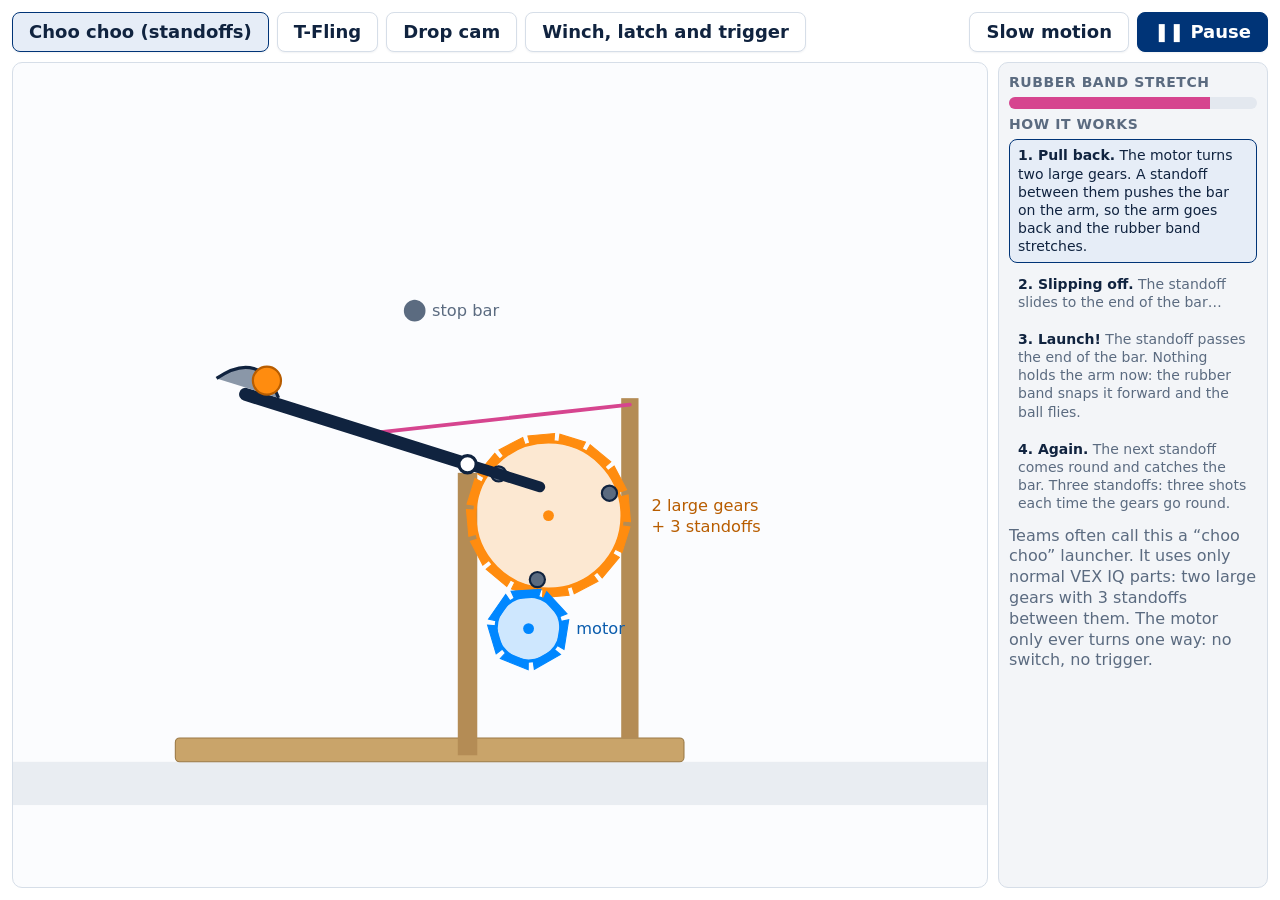
==== commit bafb91ff: "T-Fling: the shaft bushing pulls and slides off; the tensioning arm stays pinned Redrawn from VEX's " ====
--- a/app/sims/catapult.html
+++ b/app/sims/catapult.html
@@ -13,7 +13,7 @@
   .steps li { padding: 6px 8px; border-radius: var(--r-sm); border: 1px solid transparent; color: var(--muted); }
   .steps li b { color: var(--ink); }
   .steps li.now { border-color: var(--accent); background: #e6edf7; color: var(--ink); }
-  .meter { height: 12px; border-radius: 6px; background: #e3e8ef; overflow: hidden; }
+  .meter { flex: none; height: 12px; border-radius: 6px; background: #e3e8ef; overflow: hidden; }
   .meter i { display: block; height: 100%; width: 0; background: #d6458f; }
 </style>
 </head>
@@ -48,10 +48,11 @@
       choo   ("choo choo") a motor turns two large gears with 3 standoffs between them. A standoff
              pushes a bar on the arm (pulling the arm back) until it slides past the bar's end: then
              nothing holds the arm. (VEX IQ parts can't be cut, so there's no slip gear.)
-      tfling a motor turns two 60-tooth gears. A pin on them is a crank: it pulls a two-piece
-             tensioning arm, which pulls the catapult arm down. Just past the over-center point (the
-             pin on the far side of the gears) the tensioning arm lets go. From VEX's description of
-             Fling, the 2021-22 Hero Bot; not checked against photos yet.
+      tfling a motor turns two 60-tooth gears. A two-piece tensioning arm is pinned to the gears;
+             a shaft bushing on the other side of the gears' centre catches it at its hinge and pulls
+             the catapult arm down. Just past the over-center point the bushing slides off and the
+             tensioning arm goes slack (still pinned). From VEX's description of Fling, the 2021-22
+             Hero Bot; where the bushing touches the arm is our reading, not checked against photos.
       cam    a motor turns a drop cam (snail-shaped; VEX calls it a drop cam). It pushes the arm's short tail, slowly pulling the
              arm back, then the tail falls off the cam's step.
       latch  wind a string onto a spool to pull the arm back, a latch hooks the arm, let the string
@@ -79,11 +80,11 @@
       "<b>4. Again.</b> The next standoff comes round and catches the bar. Three standoffs: three shots each time the gears go round.",
     ], tip: "Teams often call this a “choo choo” launcher. It uses only normal VEX IQ parts: two large gears with 3 standoffs between them. The motor only ever turns one way: no switch, no trigger." },
     tfling: { steps: [
-      "<b>1. Pull down.</b> The motor turns two 60-tooth gears. A pin on the gears pulls the tensioning arm, and the tensioning arm pulls the catapult arm down.",
-      "<b>2. Over center.</b> The pin reaches the far side of the gears, where it pulls hardest. (Fling stops here with a bumper switch, so the driver chooses when to shoot.)",
-      "<b>3. Launch!</b> Just past that point, the tensioning arm lets go. The rubber band snaps the arm forward and the ball flies.",
-      "<b>4. Again.</b> The pin comes round to the top, and the tensioning arm hooks on again.",
-    ], tip: "The T-Fling comes from Fling, VEX's 2021-22 Hero Bot. The pin on the gears works like a crank: half a turn pulls the arm all the way down." },
+      "<b>1. Pull down.</b> The motor turns two 60-tooth gears. The tensioning arm is pinned to the gears. A bushing on the other side of the gears catches it at its hinge and pulls the catapult arm down.",
+      "<b>2. Over center.</b> The bushing reaches the far side of the gears, where it pulls hardest. (Fling stops here with a bumper switch, so the driver chooses when to shoot.)",
+      "<b>3. Launch!</b> Just past that point, the bushing slides off the tensioning arm. It is still pinned to the gears, but it goes slack, so the rubber band snaps the catapult arm forward.",
+      "<b>4. Again.</b> The gears keep turning, and the bushing catches the tensioning arm again.",
+    ], tip: "From Fling, VEX's 2021-22 Hero Bot. Like the choo choo, a post on turning gears catches and slides off. But here the tensioning arm is pinned to the gears, so it is always ready to be caught again." },
     cam: { steps: [
       "<b>1. Push back.</b> The motor turns the drop cam. As it turns, it gets wider and pushes the arm's tail, so the arm goes back and the rubber band stretches.",
       "<b>2. The step.</b> The tail reaches the cam's step, where it suddenly gets narrow…",
@@ -149,30 +150,34 @@
     step = hold !== null ? (hold > LOADED - 8 ? 1 : 0) : clock - chooFired < 0.8 ? 2 : clock < 0.8 ? 0 : 3;
     return hold;   // null: nothing holds the arm
   }
-  // T-Fling: the crank pin Q is on the gears (centre TG), TR from the centre. The tensioning arm
-  // (two pieces, TLINK long when straight) joins Q to the point TA along the catapult arm. While it's
-  // hooked on, the arm sits where the tensioning arm is straight. Once the pin passes the far side
-  // (the over-center point, where the hold starts to fall) it lets go, and hooks on again at the top.
+  // T-Fling: two gears (centre TG). The tensioning arm has two pieces joined by a hinge: the lower
+  // piece (2 × TR long) is pinned to the gears at the pin, TR from the centre; the upper piece (TLINK
+  // long) goes to the point TA along the catapult arm. The shaft bushing is TR from the centre on the
+  // other side, so when it catches the hinge, the lower piece lies across the gears and the bushing
+  // pulls through the upper piece. Once the bushing passes the far side (the over-center point,
+  // where the hold starts to fall) it slides off, and it catches the hinge again near the top.
   const TG = [-90, -150], TR = 50, TA = 90, TGEAR = 62, TDRIVE = 26, TDG = pt(TGEAR + TDRIVE + 8, 200);
   const aAt = function (a) { return pt(TA, a); };
   const TUP = Math.atan2(aAt(REST)[1] - TG[1], aAt(REST)[0] - TG[0]) * 180 / Math.PI;   // from the gears towards the resting arm
   const TLINK = Math.hypot(aAt(REST)[0] - TG[0], aAt(REST)[1] - TG[1]) - TR + 4;
-  let tTurn = 0, tHooked = true, tLast = REST, tFired = -9;
-  const tPin = function () { const q = pt(TR, TUP - tTurn); return [TG[0] + q[0], TG[1] + q[1]]; };
+  let tTurn = 0, tHooked = true, tLast = REST, tFired = -9, tTaut = false;
+  const tOn = function (deg) { const q = pt(TR, deg); return [TG[0] + q[0], TG[1] + q[1]]; };
+  const tBush = function () { return tOn(TUP - tTurn); }, tPin = function () { return tOn(TUP - tTurn + 180); };
   function tflingHold() {
     const prev = tTurn % 360;
     tTurn = motor;   // the gears turn clockwise
     const th = tTurn % 360;
-    if (th < prev) tHooked = true;   // the pin is back at the top: hook on again
+    tTaut = false;
+    if (th < prev) tHooked = true;   // the bushing is back near the top: it catches the hinge again
     if (!tHooked) { step = clock - tFired < 0.8 ? 2 : 3; return null; }
-    const Q = tPin(), len = function (a) { const p = aAt(a); return Math.hypot(p[0] - Q[0], p[1] - Q[1]); };
+    const B = tBush(), len = function (a) { const p = aAt(a); return Math.hypot(p[0] - B[0], p[1] - B[1]); };
     let hold = REST;
-    if (len(REST) > TLINK) {   // taut: find where the tensioning arm is straight
+    if (len(REST) > TLINK) {   // taut: find where the upper piece reaches from the bushing to the arm
       let lo = REST, hi = LOADED + 20;
       for (let i = 0; i < 30; i++) { const mid = (lo + hi) / 2; if (len(mid) > TLINK) lo = mid; else hi = mid; }
-      hold = lo;
-    }
-    if (th > 90 && hold < tLast - 0.02) { tHooked = false; tFired = clock; step = 2; tLast = REST; return null; }   // past over center
+      hold = lo; tTaut = true;
+    }
+    if (th > 90 && hold < tLast - 0.02) { tHooked = false; tTaut = false; tFired = clock; step = 2; tLast = REST; return null; }   // past over center
     tLast = hold;
     step = th > 90 && hold > LOADED - 10 ? 1 : 0;
     return hold;
@@ -240,18 +245,23 @@
       gear(X(TG[0] + TDG[0]), Y(TG[1] + TDG[1]), TDRIVE, tTurn * TGEAR / TDRIVE, 0, 360, "#0087ff");
       el("text", { x: X(TG[0] + TDG[0]) - TDRIVE - 58, y: Y(TG[1] + TDG[1]) + 5, "font-size": 15, fill: "#0a5cad" }, mech).textContent = "motor";
       el("text", { x: X(TG[0]) - 70, y: Y(TG[1] - TGEAR) + 30, "font-size": 15, fill: "#5a3a99" }, mech).textContent = "2 × 60-tooth gears";
-      const Q = tPin(), A = aAt(phi), d = Math.hypot(A[0] - Q[0], A[1] - Q[1]);
-      // the tensioning arm: straight while it pulls; when it has let go it folds at its hinge and hangs from the pin
-      let H;
-      if (tHooked && d >= TLINK - 0.5) H = [(A[0] + Q[0]) / 2, (A[1] + Q[1]) / 2];
-      else if (tHooked) { const h = Math.sqrt(Math.max(0, TLINK * TLINK / 4 - d * d / 4)), ux = (A[0] - Q[0]) / d, uy = (A[1] - Q[1]) / d;
-        H = [(A[0] + Q[0]) / 2 - uy * h, (A[1] + Q[1]) / 2 + ux * h]; }
-      if (H) el("polyline", { points: [A, H, Q].map(function (p) { return X(p[0]) + "," + Y(p[1]); }).join(" "), fill: "none", stroke: "#10233f", "stroke-width": 8, "stroke-linecap": "round", "stroke-linejoin": "round" }, mech);
-      else el("line", { x1: X(Q[0]), y1: Y(Q[1]), x2: X(Q[0] + 10), y2: Y(Q[1] - 70), stroke: "#10233f", "stroke-width": 8, "stroke-linecap": "round", opacity: 0.45 }, mech);
-      if (H) el("circle", { cx: X(H[0]), cy: Y(H[1]), r: 5, fill: "#fff", stroke: "#10233f", "stroke-width": 2 }, mech);
-      el("circle", { cx: X(Q[0]), cy: Y(Q[1]), r: 7, fill: "#5b6b80", stroke: "#10233f", "stroke-width": 2 }, mech);
+      const P = tPin(), B = tBush(), A = aAt(phi);
+      // the hinge: on the bushing while it pulls; otherwise wherever the two pieces reach (the fold nearer the bushing)
+      let H = B;
+      if (!tTaut) {
+        const L2 = 2 * TR, d = Math.max(1, Math.hypot(A[0] - P[0], A[1] - P[1])), ux = (A[0] - P[0]) / d, uy = (A[1] - P[1]) / d;
+        const along = Math.min(L2, Math.max(-L2, (d * d + L2 * L2 - TLINK * TLINK) / (2 * d))), h = Math.sqrt(Math.max(0, L2 * L2 - along * along));
+        const h1 = [P[0] + ux * along - uy * h, P[1] + uy * along + ux * h], h2 = [P[0] + ux * along + uy * h, P[1] + uy * along - ux * h];
+        H = Math.hypot(h1[0] - B[0], h1[1] - B[1]) < Math.hypot(h2[0] - B[0], h2[1] - B[1]) ? h1 : h2;
+      }
+      el("polyline", { points: [A, H, P].map(function (p) { return X(p[0]) + "," + Y(p[1]); }).join(" "), fill: "none", stroke: "#10233f", "stroke-width": 8, "stroke-linecap": "round", "stroke-linejoin": "round", opacity: tTaut ? 1 : 0.6 }, mech);
+      el("circle", { cx: X(B[0]), cy: Y(B[1]), r: 9, fill: "#ffd43b", stroke: "#10233f", "stroke-width": 2.5 }, mech);   // the shaft bushing
+      el("circle", { cx: X(H[0]), cy: Y(H[1]), r: 4, fill: "#fff", stroke: "#10233f", "stroke-width": 2 }, mech);        // the hinge
+      el("circle", { cx: X(P[0]), cy: Y(P[1]), r: 6, fill: "#5b6b80", stroke: "#10233f", "stroke-width": 2 }, mech);     // the pin
       el("circle", { cx: X(A[0]), cy: Y(A[1]), r: 6, fill: "#fff", stroke: "#10233f", "stroke-width": 2 }, mech);
-      if (tHooked && d >= TLINK - 0.5) el("text", { x: X((A[0] + Q[0]) / 2) + 12, y: Y((A[1] + Q[1]) / 2), "font-size": 15, fill: "#10233f" }, mech).textContent = "tensioning arm";
+      el("text", { x: X(B[0]) + 14, y: Y(B[1]) + 5, "font-size": 14, fill: "#8a6d00" }, mech).textContent = "bushing";
+      el("text", { x: X(P[0]) - 34, y: Y(P[1]) + 5, "font-size": 14, fill: "#5b6b80" }, mech).textContent = "pin";
+      if (tTaut) el("text", { x: X(A[0] + (H[0] - A[0]) * 0.3) + 12, y: Y(A[1] + (H[1] - A[1]) * 0.3), "font-size": 15, fill: "#10233f" }, mech).textContent = "tensioning arm";
     }
     if (mode === "cam") {
       const pts = [];
@@ -330,7 +340,7 @@
   }
 
   function setMode(m) {
-    mode = m; motor = 0; clock = 0; chooHeld = false; chooFired = -9; tTurn = 0; tHooked = true; tLast = REST; tFired = -9; phi = REST; omega = 0; free = false; flying = null; trailPts = []; step = 0;
+    mode = m; motor = 0; clock = 0; chooHeld = false; chooFired = -9; tTurn = 0; tHooked = true; tLast = REST; tFired = -9; tTaut = false; phi = REST; omega = 0; free = false; flying = null; trailPts = []; step = 0;
     document.querySelectorAll("[data-mode]").forEach(function (b) { b.classList.toggle("on", b.dataset.mode === m); });
     document.getElementById("steps").innerHTML = MODES[m].steps.map(function (s) { return "<li>" + s + "</li>"; }).join("");
     document.getElementById("tip").textContent = MODES[m].tip;
